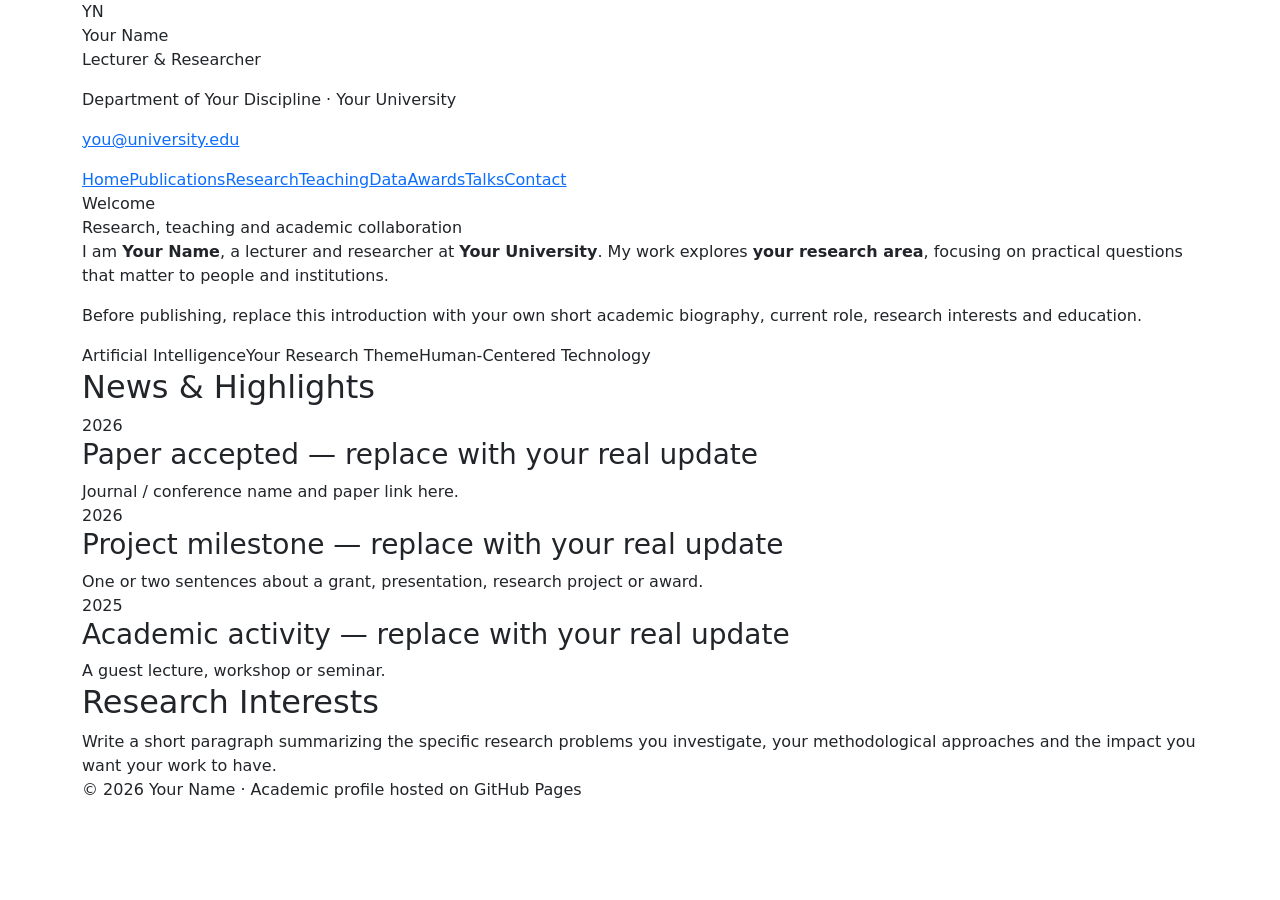
==== index.html @ 7f50c69c "Add files via upload" ====
<!DOCTYPE html>
<html lang="en"><head><meta charset="utf-8"><meta name="viewport" content="width=device-width, initial-scale=1"><meta name="description" content="Academic website of Your Name: research, publications and teaching"><title>Home | Your Name</title><link href="https://cdn.jsdelivr.net/npm/bootstrap@5.3.3/dist/css/bootstrap.min.css" rel="stylesheet"><link href="assets/site.css" rel="stylesheet"></head>
<body><header class="site-header"><div class="container"><div class="masthead"><div class="avatar" aria-label="Profile-photo placeholder">YN</div><div><div class="site-title">Your Name</div><p class="site-subtitle">Lecturer &amp; Researcher</p><p class="site-org">Department of Your Discipline · Your University</p><p class="site-email"><a href="mailto:you@university.edu">you@university.edu</a></p></div></div><nav class="site-nav" aria-label="Main navigation"><a class="active" href="index.html" aria-current=page>Home</a><a class="" href="publications.html" >Publications</a><a class="" href="research.html" >Research</a><a class="" href="teaching.html" >Teaching</a><a class="" href="data.html" >Data</a><a class="" href="awards.html" >Awards</a><a class="" href="talks.html" >Talks</a><a class="" href="contact.html" >Contact</a></nav></div></header>
<main class="container"><section class="panel"><div class="eyebrow">Welcome</div><div class="kicker">Research, teaching and academic collaboration</div><p>I am <strong>Your Name</strong>, a lecturer and researcher at <strong>Your University</strong>. My work explores <strong>your research area</strong>, focusing on practical questions that matter to people and institutions.</p><p>Before publishing, replace this introduction with your own short academic biography, current role, research interests and education.</p><div class="mt-3"><span class="pill">Artificial Intelligence</span><span class="pill">Your Research Theme</span><span class="pill">Human-Centered Technology</span></div></section><section class="panel"><h2>News &amp; Highlights</h2><div class="entry"><div class=date>2026</div><h3>Paper accepted — replace with your real update</h3><p class="muted mb-0">Journal / conference name and paper link here.</p></div><div class="entry"><div class=date>2026</div><h3>Project milestone — replace with your real update</h3><p class="muted mb-0">One or two sentences about a grant, presentation, research project or award.</p></div><div class="entry"><div class=date>2025</div><h3>Academic activity — replace with your real update</h3><p class="muted mb-0">A guest lecture, workshop or seminar.</p></div></section><section class="panel"><h2>Research Interests</h2><p class="mb-0">Write a short paragraph summarizing the specific research problems you investigate, your methodological approaches and the impact you want your work to have.</p></section></main><footer class="footer"><div class="container">© 2026 Your Name · Academic profile hosted on GitHub Pages</div></footer></body></html>
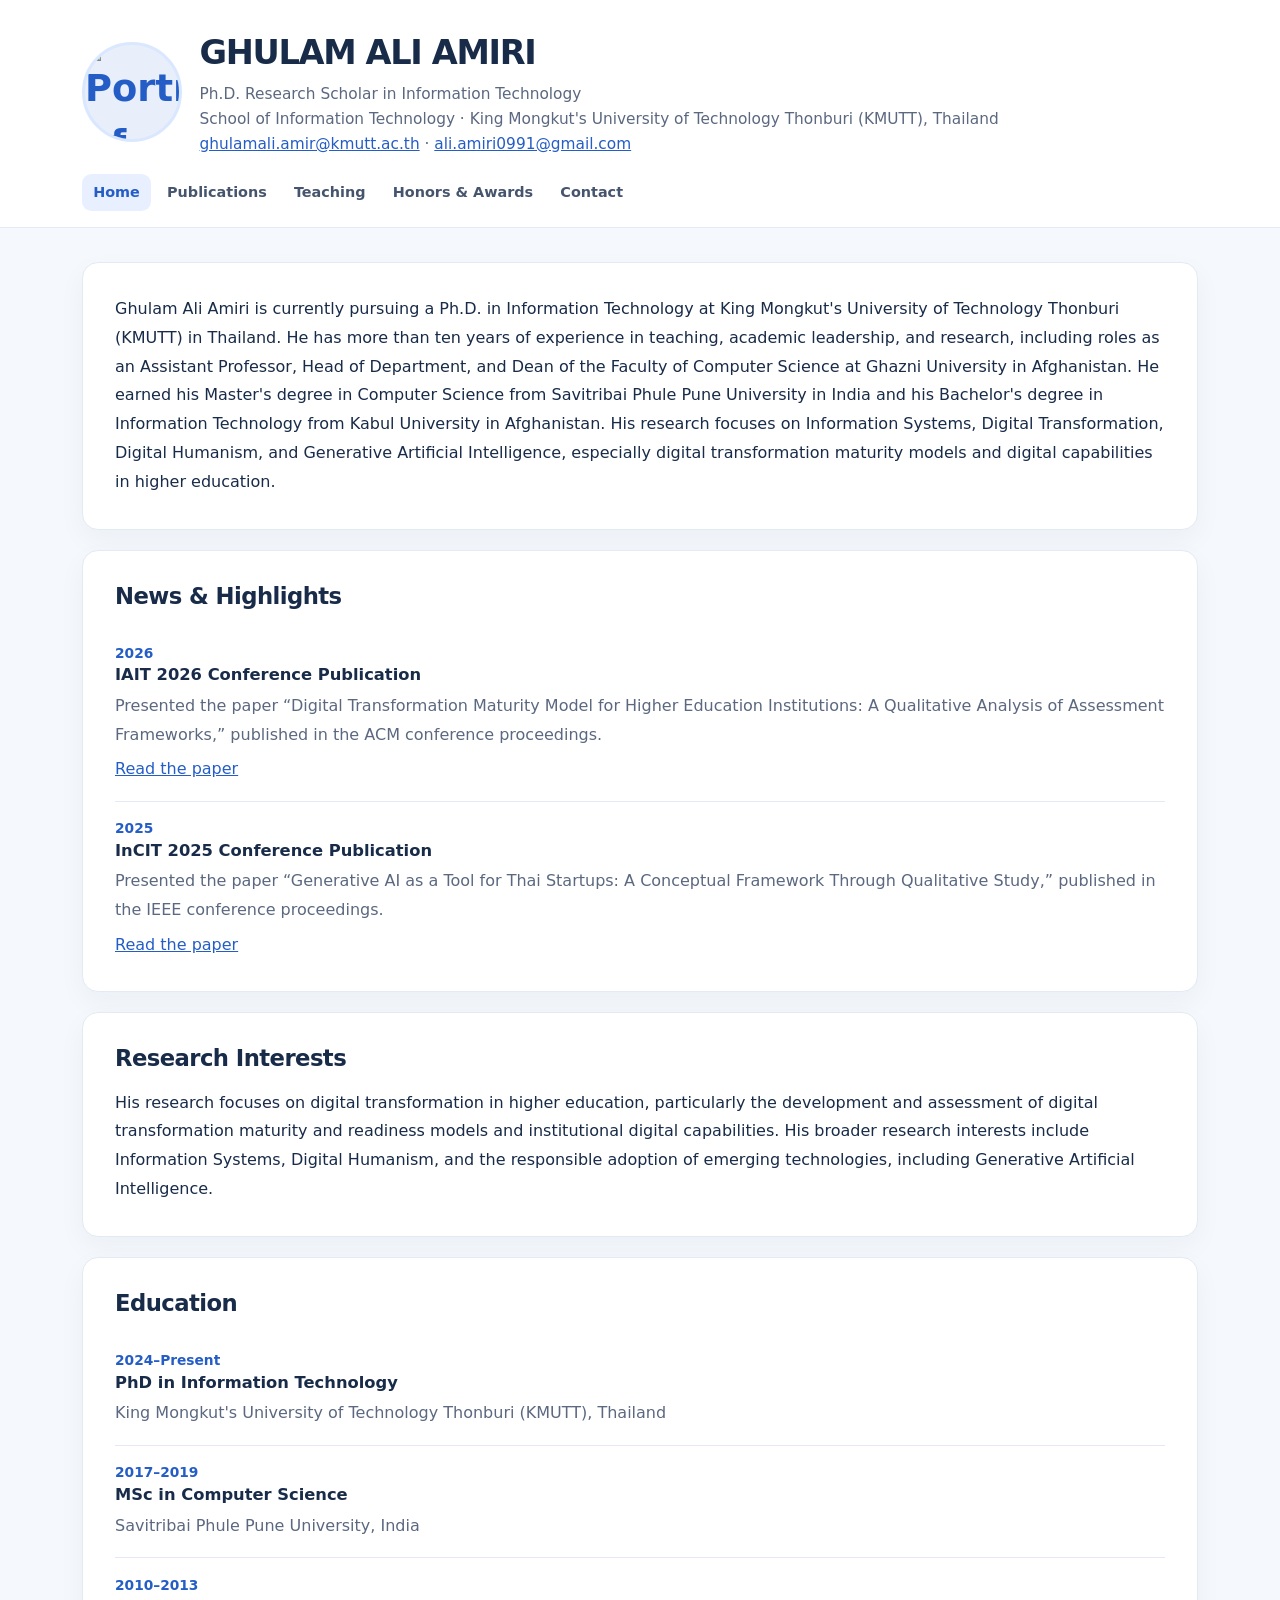
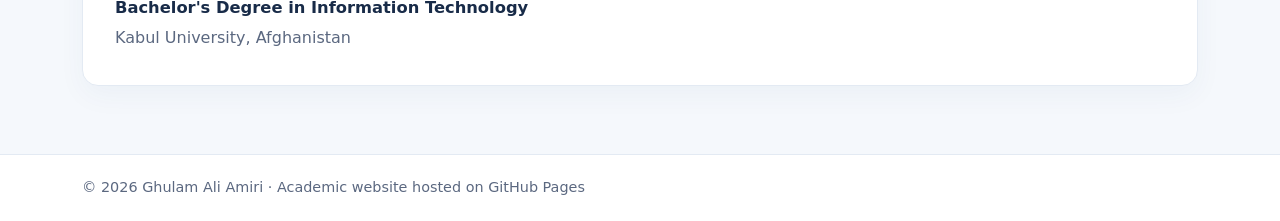
==== commit bba562f4: "Add files via upload" ====
--- a/index.html
+++ b/index.html
@@ -1,4 +1,76 @@
 <!DOCTYPE html>
-<html lang="en"><head><meta charset="utf-8"><meta name="viewport" content="width=device-width, initial-scale=1"><meta name="description" content="Academic website of Your Name: research, publications and teaching"><title>Home | Your Name</title><link href="https://cdn.jsdelivr.net/npm/bootstrap@5.3.3/dist/css/bootstrap.min.css" rel="stylesheet"><link href="assets/site.css" rel="stylesheet"></head>
-<body><header class="site-header"><div class="container"><div class="masthead"><div class="avatar" aria-label="Profile-photo placeholder">YN</div><div><div class="site-title">Your Name</div><p class="site-subtitle">Lecturer &amp; Researcher</p><p class="site-org">Department of Your Discipline · Your University</p><p class="site-email"><a href="mailto:you@university.edu">you@university.edu</a></p></div></div><nav class="site-nav" aria-label="Main navigation"><a class="active" href="index.html" aria-current=page>Home</a><a class="" href="publications.html" >Publications</a><a class="" href="research.html" >Research</a><a class="" href="teaching.html" >Teaching</a><a class="" href="data.html" >Data</a><a class="" href="awards.html" >Awards</a><a class="" href="talks.html" >Talks</a><a class="" href="contact.html" >Contact</a></nav></div></header>
-<main class="container"><section class="panel"><div class="eyebrow">Welcome</div><div class="kicker">Research, teaching and academic collaboration</div><p>I am <strong>Your Name</strong>, a lecturer and researcher at <strong>Your University</strong>. My work explores <strong>your research area</strong>, focusing on practical questions that matter to people and institutions.</p><p>Before publishing, replace this introduction with your own short academic biography, current role, research interests and education.</p><div class="mt-3"><span class="pill">Artificial Intelligence</span><span class="pill">Your Research Theme</span><span class="pill">Human-Centered Technology</span></div></section><section class="panel"><h2>News &amp; Highlights</h2><div class="entry"><div class=date>2026</div><h3>Paper accepted — replace with your real update</h3><p class="muted mb-0">Journal / conference name and paper link here.</p></div><div class="entry"><div class=date>2026</div><h3>Project milestone — replace with your real update</h3><p class="muted mb-0">One or two sentences about a grant, presentation, research project or award.</p></div><div class="entry"><div class=date>2025</div><h3>Academic activity — replace with your real update</h3><p class="muted mb-0">A guest lecture, workshop or seminar.</p></div></section><section class="panel"><h2>Research Interests</h2><p class="mb-0">Write a short paragraph summarizing the specific research problems you investigate, your methodological approaches and the impact you want your work to have.</p></section></main><footer class="footer"><div class="container">© 2026 Your Name · Academic profile hosted on GitHub Pages</div></footer></body></html>+<html lang="en">
+<head>
+  <meta charset="utf-8">
+  <meta name="viewport" content="width=device-width, initial-scale=1">
+  <meta name="description" content="Academic profile of Ghulam Ali Amiri, doctoral research scholar at KMUTT; biography, publications, research interests and education.">
+  <meta name="theme-color" content="#ffffff">
+  <title>Home | Ghulam Ali Amiri</title>
+  <link rel="stylesheet" href="https://cdn.jsdelivr.net/npm/bootstrap@5.3.3/dist/css/bootstrap.min.css">
+  <link rel="stylesheet" href="assets/site.css">
+</head>
+<body>
+<header class="site-header">
+  <div class="container">
+    <div class="masthead">
+      <div class="avatar"><img src="assets/amiri.png" alt="Portrait of Ghulam Ali Amiri" width="120" height="120"></div>
+      <div class="profile-details">
+        <div class="site-title">GHULAM ALI AMIRI</div>
+        <p class="site-subtitle">Ph.D. Research Scholar in Information Technology</p>
+        <p class="site-org">School of Information Technology · King Mongkut's University of Technology Thonburi (KMUTT), Thailand</p>
+        <p class="site-email"><a href="mailto:ghulamali.amir@kmutt.ac.th">ghulamali.amir@kmutt.ac.th</a> <span class="email-divider" aria-hidden="true">·</span> <a href="mailto:ali.amiri0991@gmail.com">ali.amiri0991@gmail.com</a></p>
+      </div>
+    </div>
+    <nav class="site-nav" aria-label="Main navigation"><a href="index.html" class="active" aria-current="page">Home</a>
+<a href="publications.html">Publications</a>
+<a href="teaching.html">Teaching</a>
+<a href="awards.html">Honors & Awards</a>
+<a href="contact.html">Contact</a></nav>
+  </div>
+</header>
+<main class="container" id="main-content">
+<section aria-labelledby="about-heading" class="panel">
+<h1 class="visually-hidden" id="about-heading">About Ghulam Ali Amiri</h1>
+<p class="mb-0">Ghulam Ali Amiri is currently pursuing a Ph.D. in Information Technology at King Mongkut's University of Technology Thonburi (KMUTT) in Thailand. He has more than ten years of experience in teaching, academic leadership, and research, including roles as an Assistant Professor, Head of Department, and Dean of the Faculty of Computer Science at Ghazni University in Afghanistan. He earned his Master's degree in Computer Science from Savitribai Phule Pune University in India and his Bachelor's degree in Information Technology from Kabul University in Afghanistan. His research focuses on Information Systems, Digital Transformation, Digital Humanism, and Generative Artificial Intelligence, especially digital transformation maturity models and digital capabilities in higher education.</p>
+</section>
+<section aria-labelledby="news-heading" class="panel">
+<h2 id="news-heading">News &amp; Highlights</h2>
+<div class="entry">
+<div class="date">2026</div>
+<h3>IAIT 2026 Conference Publication</h3>
+<p class="muted">Presented the paper “Digital Transformation Maturity Model for Higher Education Institutions: A Qualitative Analysis of Assessment Frameworks,” published in the ACM conference proceedings.</p>
+<p class="mb-0"><a href="https://dl.acm.org/doi/full/10.1145/3816713.3816714" rel="noopener noreferrer" target="_blank">Read the paper</a></p>
+</div>
+<div class="entry">
+<div class="date">2025</div>
+<h3>InCIT 2025 Conference Publication</h3>
+<p class="muted">Presented the paper “Generative AI as a Tool for Thai Startups: A Conceptual Framework Through Qualitative Study,” published in the IEEE conference proceedings.</p>
+<p class="mb-0"><a href="https://ieeexplore.ieee.org/abstract/document/11276121" rel="noopener noreferrer" target="_blank">Read the paper</a></p>
+</div>
+</section>
+<section aria-labelledby="research-heading" class="panel">
+<h2 id="research-heading">Research Interests</h2>
+<p class="mb-0">His research focuses on digital transformation in higher education, particularly the development and assessment of digital transformation maturity and readiness models and institutional digital capabilities. His broader research interests include Information Systems, Digital Humanism, and the responsible adoption of emerging technologies, including Generative Artificial Intelligence.</p>
+</section>
+<section aria-labelledby="education-heading" class="panel">
+<h2 id="education-heading">Education</h2>
+<div class="entry">
+<div class="date">2024–Present</div>
+<h3>PhD in Information Technology</h3>
+<p class="muted mb-0">King Mongkut's University of Technology Thonburi (KMUTT), Thailand</p>
+</div>
+<div class="entry">
+<div class="date">2017–2019</div>
+<h3>MSc in Computer Science</h3>
+<p class="muted mb-0">Savitribai Phule Pune University, India</p>
+</div>
+<div class="entry">
+<div class="date">2010–2013</div>
+<h3>Bachelor's Degree in Information Technology</h3>
+<p class="muted mb-0">Kabul University, Afghanistan</p>
+</div>
+</section>
+</main>
+<footer class="footer"><div class="container">&copy; 2026 Ghulam Ali Amiri · Academic website hosted on GitHub Pages</div></footer>
+</body>
+</html>
--- a/assets/site.css
+++ b/assets/site.css
@@ -0,0 +1,34 @@
+/* Academic Profile Starter — original, editable design */
+:root { --ink: #182b48; --muted:#5b6880; --accent:#255dc6; --wash:#f5f8fc; --line:#e3eaf3; }
+* { box-sizing:border-box; }
+body { font-family:system-ui,-apple-system,"Segoe UI",Roboto,Arial,sans-serif; background:var(--wash); color:var(--ink); }
+a { color:var(--accent); }
+a:hover { color:#143b80; }
+.site-header { background:white; border-bottom:1px solid var(--line); }
+.masthead { display:flex; align-items:center; gap:1.1rem; padding:1.75rem 0 1.15rem; }
+.avatar { width:100px; height:100px; border:3px solid #d9e7ff; border-radius:50%; object-fit:cover; background:#e8effb; display:grid; place-items:center; color:var(--accent); font-weight:800; font-size:2.3rem; flex:0 0 auto; overflow:hidden; }
+.avatar img { width:100%; height:100%; object-fit:cover; }
+.site-title { font-size:clamp(1.55rem,3.6vw,2.1rem); letter-spacing:-.04em; font-weight:750; margin:0 0 .25rem; }
+.site-subtitle,.site-org,.site-email { margin:0; line-height:1.6; color:var(--muted); font-size:.96rem; }
+.site-nav { display:flex; align-items:center; flex-wrap:wrap; gap:.3rem; padding-bottom:1rem; }
+.site-nav a { text-decoration:none; color:#46556e; font-weight:600; padding:.48rem .7rem; border-radius:.6rem; font-size:.9rem; }
+.site-nav a:hover { background:#f0f5fc; color:var(--accent); }
+.site-nav a.active { background:#e8efff; color:var(--accent); }
+main { padding-top:2.1rem; padding-bottom:3rem; }
+.panel { background:white; border:1px solid var(--line); border-radius:1rem; padding:clamp(1.2rem,3vw,2rem); box-shadow:0 10px 28px rgba(32,64,110,.045); margin-bottom:1.25rem; }
+.panel h1,.panel h2 { font-size:1.42rem; font-weight:750; letter-spacing:-.025em; margin-bottom:1rem; }
+.panel p { line-height:1.8; }
+.eyebrow { font-size:.75rem; font-weight:750; letter-spacing:.12em; text-transform:uppercase; color:var(--accent); margin-bottom:.6rem; }
+.kicker { font-size:clamp(1.35rem,3vw,1.9rem); font-weight:750; line-height:1.25; margin-bottom:1rem; }
+.muted { color:var(--muted); }
+.pill { display:inline-block; background:#eef4ff; color:#194e9d; border-radius:100px; font-size:.84rem; font-weight:600; padding:.35rem .75rem; margin:.18rem .18rem .18rem 0; }
+.entry { border-bottom:1px solid var(--line); padding:1.05rem 0; }
+.entry:first-child { padding-top:0; }
+.entry:last-child { border-bottom:0; padding-bottom:0; }
+.entry h3 { font-size:1.02rem; font-weight:700; line-height:1.5; margin:0 0 .25rem; }
+.entry p { margin-bottom:.35rem; }
+.date { color:var(--accent); font-weight:650; font-size:.86rem; }
+.btn-accent { background:var(--accent); color:white; padding:.62rem 1rem; font-weight:650; text-decoration:none; border-radius:.55rem; display:inline-block; }
+.btn-accent:hover { background:#17479c; color:white; }
+.footer { border-top:1px solid var(--line); background:white; padding:1.4rem 0; color:var(--muted); font-size:.9rem; }
+@media (max-width: 576px) { .masthead {align-items:flex-start;} .avatar {width:72px;height:72px;font-size:1.55rem;} .site-nav {gap:.1rem;} .site-nav a {padding:.42rem .52rem;font-size:.85rem;} }
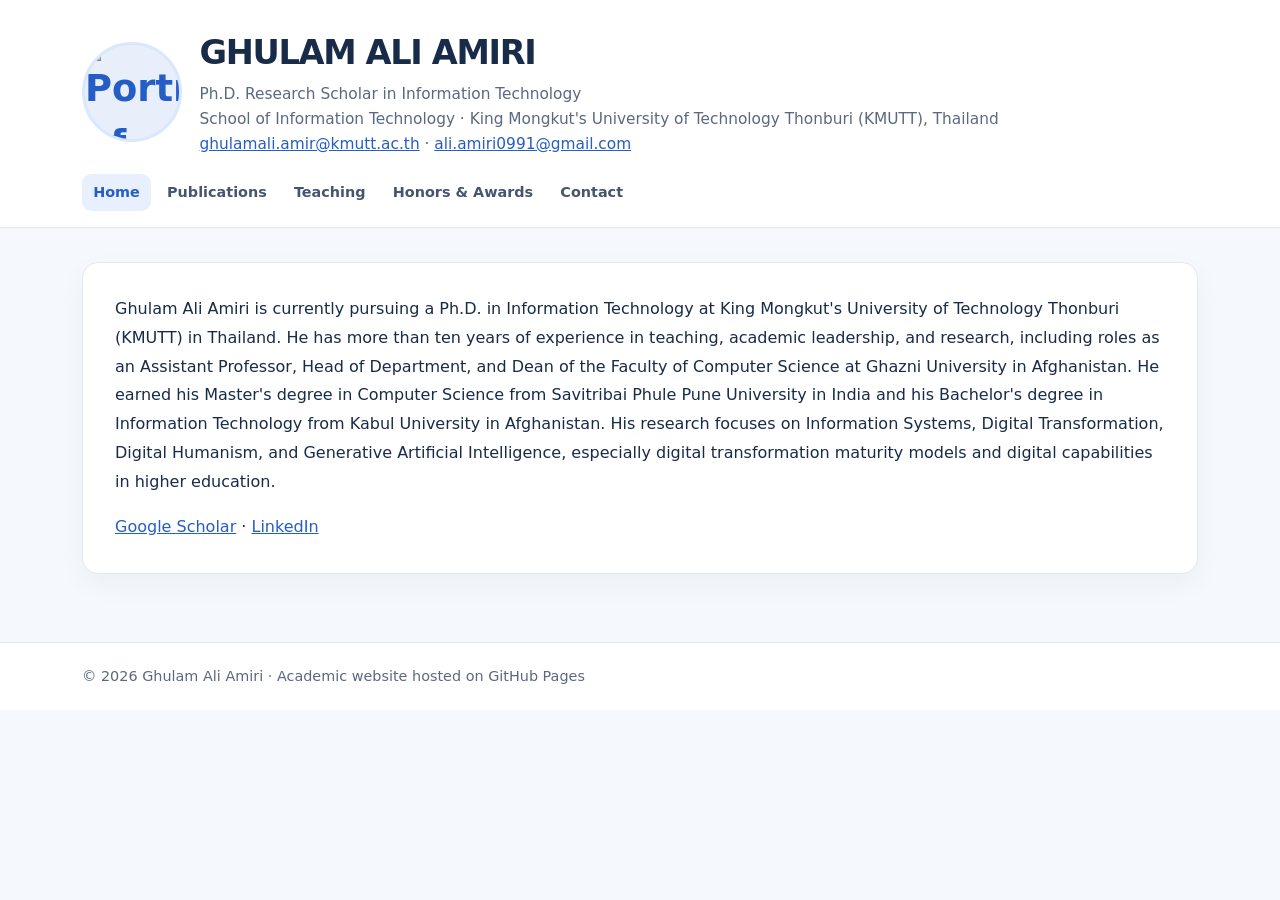
==== commit 53074df5: "Add files via upload" ====
--- a/index.html
+++ b/index.html
@@ -1,76 +1,39 @@
 <!DOCTYPE html>
+
 <html lang="en">
 <head>
-  <meta charset="utf-8">
-  <meta name="viewport" content="width=device-width, initial-scale=1">
-  <meta name="description" content="Academic profile of Ghulam Ali Amiri, doctoral research scholar at KMUTT; biography, publications, research interests and education.">
-  <meta name="theme-color" content="#ffffff">
-  <title>Home | Ghulam Ali Amiri</title>
-  <link rel="stylesheet" href="https://cdn.jsdelivr.net/npm/bootstrap@5.3.3/dist/css/bootstrap.min.css">
-  <link rel="stylesheet" href="assets/site.css">
+<meta charset="utf-8"/>
+<meta content="width=device-width, initial-scale=1" name="viewport"/>
+<meta content="Academic profile of Ghulam Ali Amiri, doctoral research scholar at KMUTT; biography, publications, research interests and education." name="description"/>
+<meta content="#ffffff" name="theme-color"/>
+<title>Home | Ghulam Ali Amiri</title>
+<link href="https://cdn.jsdelivr.net/npm/bootstrap@5.3.3/dist/css/bootstrap.min.css" rel="stylesheet"/>
+<link href="assets/site.css" rel="stylesheet"/>
 </head>
 <body>
 <header class="site-header">
-  <div class="container">
-    <div class="masthead">
-      <div class="avatar"><img src="assets/amiri.png" alt="Portrait of Ghulam Ali Amiri" width="120" height="120"></div>
-      <div class="profile-details">
-        <div class="site-title">GHULAM ALI AMIRI</div>
-        <p class="site-subtitle">Ph.D. Research Scholar in Information Technology</p>
-        <p class="site-org">School of Information Technology · King Mongkut's University of Technology Thonburi (KMUTT), Thailand</p>
-        <p class="site-email"><a href="mailto:ghulamali.amir@kmutt.ac.th">ghulamali.amir@kmutt.ac.th</a> <span class="email-divider" aria-hidden="true">·</span> <a href="mailto:ali.amiri0991@gmail.com">ali.amiri0991@gmail.com</a></p>
-      </div>
-    </div>
-    <nav class="site-nav" aria-label="Main navigation"><a href="index.html" class="active" aria-current="page">Home</a>
+<div class="container">
+<div class="masthead">
+<div class="avatar"><img alt="Portrait of Ghulam Ali Amiri" height="120" src="assets/amiri.png" width="120"/></div>
+<div class="profile-details">
+<div class="site-title">GHULAM ALI AMIRI</div>
+<p class="site-subtitle">Ph.D. Research Scholar in Information Technology</p>
+<p class="site-org">School of Information Technology · King Mongkut's University of Technology Thonburi (KMUTT), Thailand</p>
+<p class="site-email"><a href="mailto:ghulamali.amir@kmutt.ac.th">ghulamali.amir@kmutt.ac.th</a> <span aria-hidden="true" class="email-divider">·</span> <a href="mailto:ali.amiri0991@gmail.com">ali.amiri0991@gmail.com</a></p>
+</div>
+</div>
+<nav aria-label="Main navigation" class="site-nav"><a aria-current="page" class="active" href="index.html">Home</a>
 <a href="publications.html">Publications</a>
 <a href="teaching.html">Teaching</a>
-<a href="awards.html">Honors & Awards</a>
+<a href="awards.html">Honors &amp; Awards</a>
 <a href="contact.html">Contact</a></nav>
-  </div>
+</div>
 </header>
-<main class="container" id="main-content">
-<section aria-labelledby="about-heading" class="panel">
+<main class="container" id="main-content"><section aria-labelledby="about-heading" class="panel">
 <h1 class="visually-hidden" id="about-heading">About Ghulam Ali Amiri</h1>
-<p class="mb-0">Ghulam Ali Amiri is currently pursuing a Ph.D. in Information Technology at King Mongkut's University of Technology Thonburi (KMUTT) in Thailand. He has more than ten years of experience in teaching, academic leadership, and research, including roles as an Assistant Professor, Head of Department, and Dean of the Faculty of Computer Science at Ghazni University in Afghanistan. He earned his Master's degree in Computer Science from Savitribai Phule Pune University in India and his Bachelor's degree in Information Technology from Kabul University in Afghanistan. His research focuses on Information Systems, Digital Transformation, Digital Humanism, and Generative Artificial Intelligence, especially digital transformation maturity models and digital capabilities in higher education.</p>
-</section>
-<section aria-labelledby="news-heading" class="panel">
-<h2 id="news-heading">News &amp; Highlights</h2>
-<div class="entry">
-<div class="date">2026</div>
-<h3>IAIT 2026 Conference Publication</h3>
-<p class="muted">Presented the paper “Digital Transformation Maturity Model for Higher Education Institutions: A Qualitative Analysis of Assessment Frameworks,” published in the ACM conference proceedings.</p>
-<p class="mb-0"><a href="https://dl.acm.org/doi/full/10.1145/3816713.3816714" rel="noopener noreferrer" target="_blank">Read the paper</a></p>
-</div>
-<div class="entry">
-<div class="date">2025</div>
-<h3>InCIT 2025 Conference Publication</h3>
-<p class="muted">Presented the paper “Generative AI as a Tool for Thai Startups: A Conceptual Framework Through Qualitative Study,” published in the IEEE conference proceedings.</p>
-<p class="mb-0"><a href="https://ieeexplore.ieee.org/abstract/document/11276121" rel="noopener noreferrer" target="_blank">Read the paper</a></p>
-</div>
-</section>
-<section aria-labelledby="research-heading" class="panel">
-<h2 id="research-heading">Research Interests</h2>
-<p class="mb-0">His research focuses on digital transformation in higher education, particularly the development and assessment of digital transformation maturity and readiness models and institutional digital capabilities. His broader research interests include Information Systems, Digital Humanism, and the responsible adoption of emerging technologies, including Generative Artificial Intelligence.</p>
-</section>
-<section aria-labelledby="education-heading" class="panel">
-<h2 id="education-heading">Education</h2>
-<div class="entry">
-<div class="date">2024–Present</div>
-<h3>PhD in Information Technology</h3>
-<p class="muted mb-0">King Mongkut's University of Technology Thonburi (KMUTT), Thailand</p>
-</div>
-<div class="entry">
-<div class="date">2017–2019</div>
-<h3>MSc in Computer Science</h3>
-<p class="muted mb-0">Savitribai Phule Pune University, India</p>
-</div>
-<div class="entry">
-<div class="date">2010–2013</div>
-<h3>Bachelor's Degree in Information Technology</h3>
-<p class="muted mb-0">Kabul University, Afghanistan</p>
-</div>
-</section>
-</main>
-<footer class="footer"><div class="container">&copy; 2026 Ghulam Ali Amiri · Academic website hosted on GitHub Pages</div></footer>
+<p>Ghulam Ali Amiri is currently pursuing a Ph.D. in Information Technology at King Mongkut's University of Technology Thonburi (KMUTT) in Thailand. He has more than ten years of experience in teaching, academic leadership, and research, including roles as an Assistant Professor, Head of Department, and Dean of the Faculty of Computer Science at Ghazni University in Afghanistan. He earned his Master's degree in Computer Science from Savitribai Phule Pune University in India and his Bachelor's degree in Information Technology from Kabul University in Afghanistan. His research focuses on Information Systems, Digital Transformation, Digital Humanism, and Generative Artificial Intelligence, especially digital transformation maturity models and digital capabilities in higher education.</p>
+<p class="mb-0"><a href="https://scholar.google.com/citations?user=P4Ss7PUAAAAJ&amp;hl=en" rel="noopener noreferrer" target="_blank">Google Scholar</a> <span aria-hidden="true">·</span> <a href="https://www.linkedin.com/in/ali-amiri-962a30115/" rel="noopener noreferrer" target="_blank">LinkedIn</a></p>
+</section></main>
+<footer class="footer"><div class="container">© 2026 Ghulam Ali Amiri · Academic website hosted on GitHub Pages</div></footer>
 </body>
 </html>
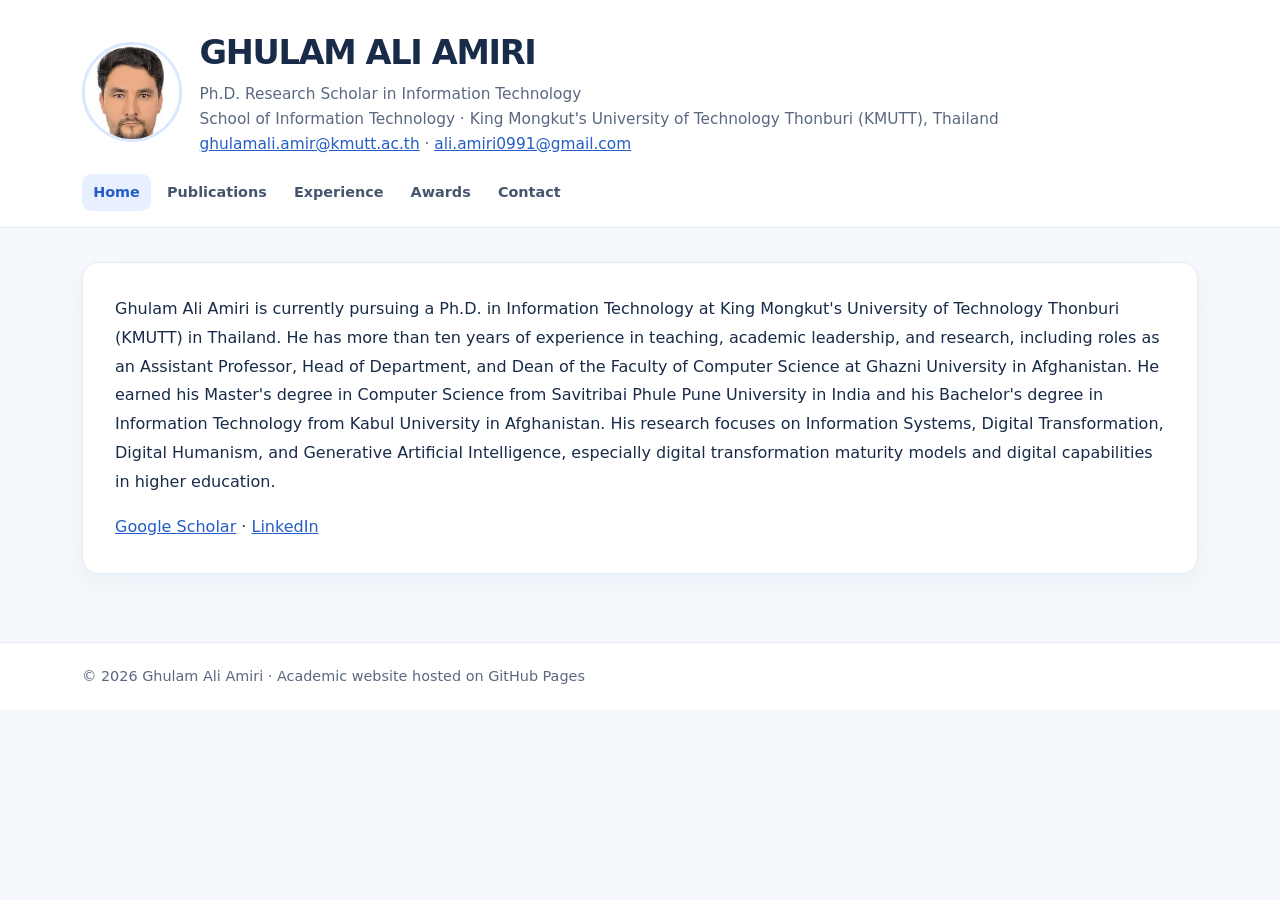
==== commit 5f6564d1: "Add files via upload" ====
--- a/index.html
+++ b/index.html
@@ -14,7 +14,7 @@
 <header class="site-header">
 <div class="container">
 <div class="masthead">
-<div class="avatar"><img alt="Portrait of Ghulam Ali Amiri" height="120" src="assets/amiri.png" width="120"/></div>
+<div class="avatar"><img alt="Portrait of Ghulam Ali Amiri" height="120" src="amiri.png" width="120"/></div>
 <div class="profile-details">
 <div class="site-title">GHULAM ALI AMIRI</div>
 <p class="site-subtitle">Ph.D. Research Scholar in Information Technology</p>
@@ -24,8 +24,8 @@
 </div>
 <nav aria-label="Main navigation" class="site-nav"><a aria-current="page" class="active" href="index.html">Home</a>
 <a href="publications.html">Publications</a>
-<a href="teaching.html">Teaching</a>
-<a href="awards.html">Honors &amp; Awards</a>
+<a href="teaching.html">Experience</a>
+<a href="awards.html">Awards</a>
 <a href="contact.html">Contact</a></nav>
 </div>
 </header>
